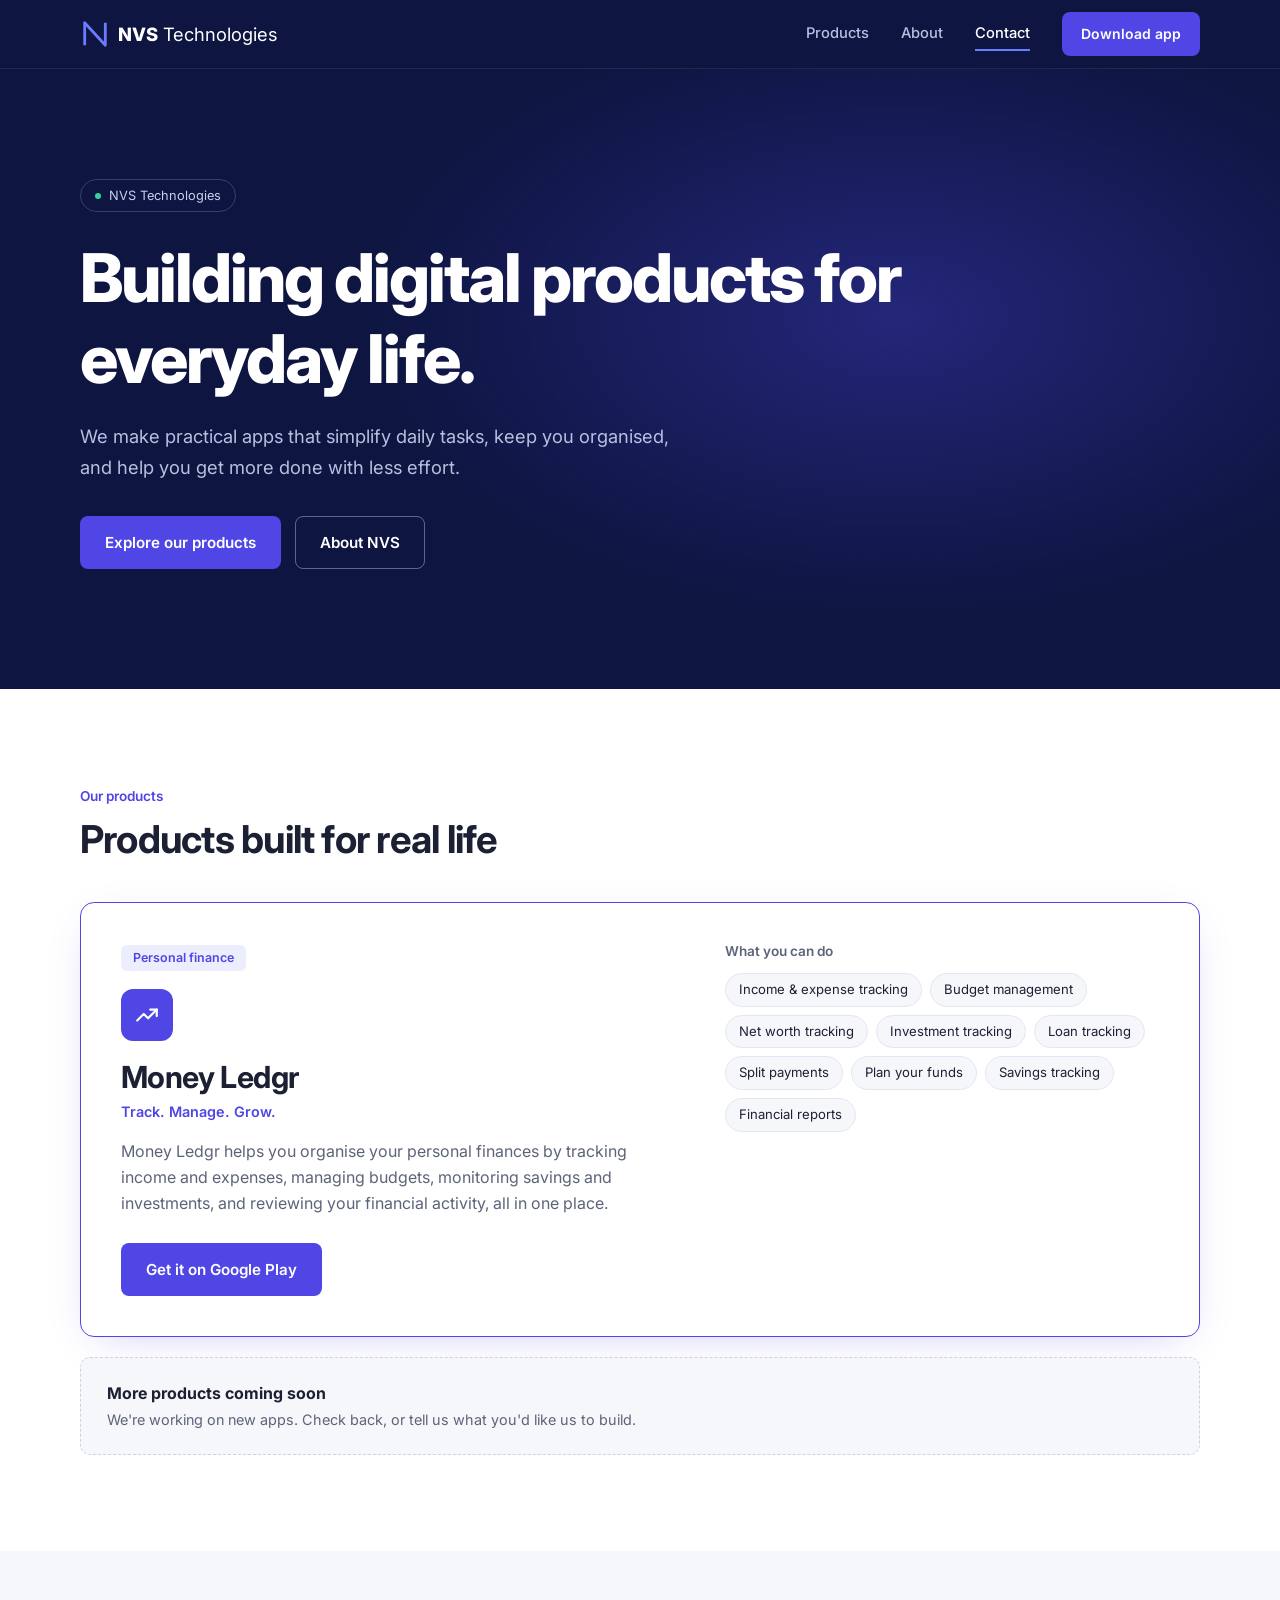
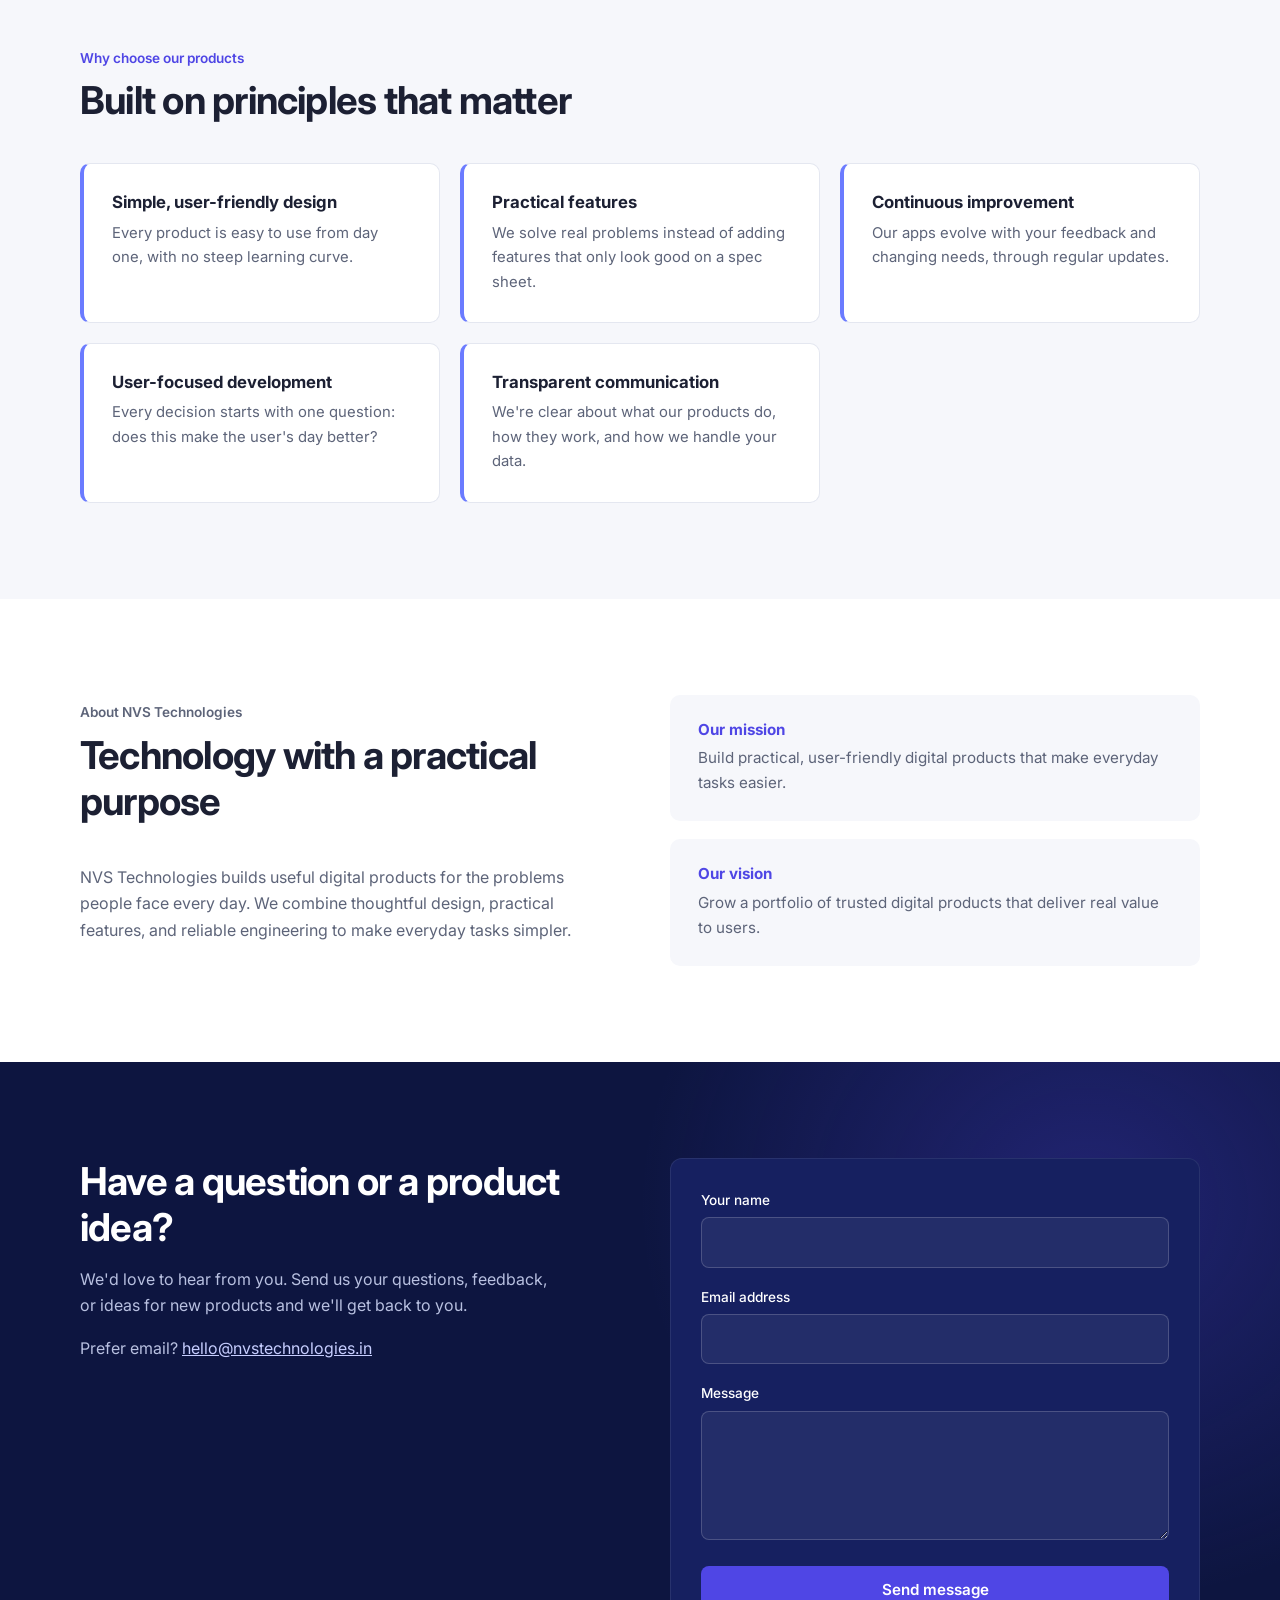
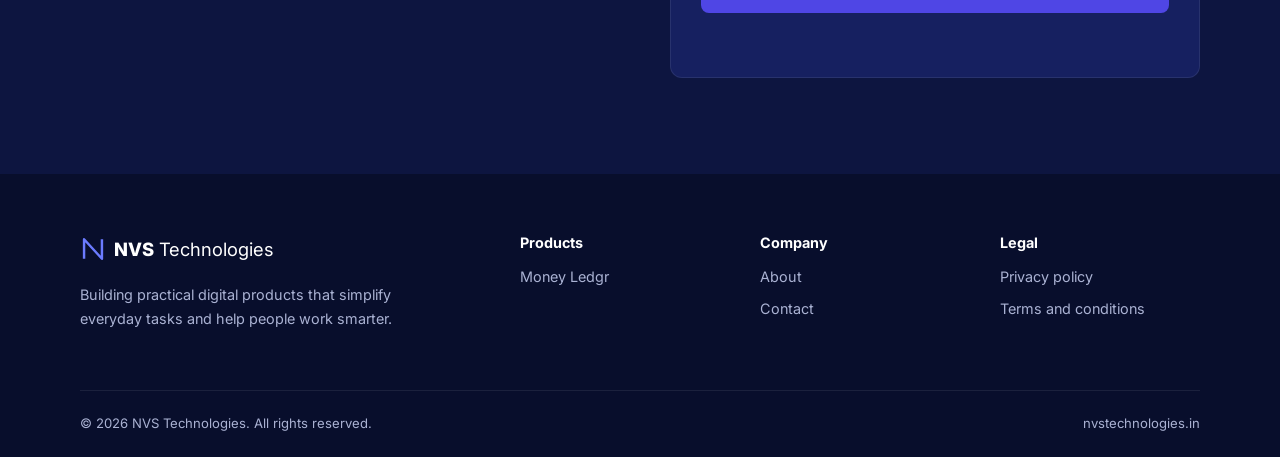
==== index.html @ 937a65d8 "Move site files to root" ====
<!DOCTYPE html>
<html lang="en">
<head>
  <meta charset="UTF-8">
  <meta name="viewport" content="width=device-width, initial-scale=1">
  <title>NVS Technologies | Building Digital Products for Everyday Life</title>
  <meta name="description" content="NVS Technologies creates practical digital products that simplify everyday tasks. Home of Money Ledgr, a personal finance app.">
  <link rel="icon" href="images/favicon.svg" type="image/svg+xml">
  <link rel="preconnect" href="https://fonts.googleapis.com">
  <link rel="preconnect" href="https://fonts.gstatic.com" crossorigin>
  <link href="https://fonts.googleapis.com/css2?family=Inter:wght@400;500;600;700;800&display=swap" rel="stylesheet">
  <link rel="stylesheet" href="css/style.css">
</head>
<body>

<a class="skip-link" href="#main">Skip to content</a>

<!-- ============ Header ============ -->
<header class="site-header" id="top">
  <div class="container header-inner">
    <a href="#top" class="logo" aria-label="NVS Technologies home">
      <svg width="30" height="30" viewBox="0 0 32 32" fill="none" aria-hidden="true">
        <path d="M5 28V4l22 24V4" stroke="#6b7bff" stroke-width="3" stroke-linejoin="round"/>
      </svg>
      <span><strong>NVS</strong> Technologies</span>
    </a>

    <button class="nav-toggle" aria-label="Open menu" aria-expanded="false" aria-controls="main-nav">
      <span></span><span></span><span></span>
    </button>

    <nav id="main-nav" class="main-nav" aria-label="Main">
      <a href="#products">Products</a>
      <a href="#about">About</a>
      <a href="#contact">Contact</a>
      <!-- <a href="#products" class="btn btn-primary btn-small">Download app</a> -->
       <a href="https://play.google.com/store/apps/details?id=com.money_ledgr.app&pcampaignid=web_share" class="btn btn-primary btn-small" target="_blank" rel="noopener">Download app</a>
    </nav>
  </div>
</header>

<main id="main">

<!-- ============ Hero ============ -->
<section class="hero">
  <div class="container">
    <p class="pill"><span class="dot"></span> NVS Technologies</p>
    <h1>Building digital products for everyday life.</h1>
    <p class="hero-text">We make practical apps that simplify daily tasks, keep you organised, and help you get more done with less effort.</p>
    <div class="hero-actions">
      <a href="#products" class="btn btn-primary">Explore our products</a>
      <a href="#about" class="btn btn-outline">About NVS</a>
    </div>
  </div>
</section>

<!-- ============ Products ============ -->
<section class="section" id="products">
  <div class="container">
    <p class="kicker">Our products</p>
    <h2>Products built for real life</h2>

    <article class="product-card">
      <div class="product-info">
        <span class="tag">Personal finance</span>
        <div class="product-icon" aria-hidden="true">
          <svg width="26" height="26" viewBox="0 0 24 24" fill="none" stroke="currentColor" stroke-width="2" stroke-linecap="round" stroke-linejoin="round"><polyline points="3 17 9 11 13 15 21 7"/><polyline points="15 7 21 7 21 13"/></svg>
        </div>
        <h3>Money Ledgr</h3>
        <p class="product-tagline">Track. Manage. Grow.</p>
        <p>Money Ledgr helps you organise your personal finances by tracking income and expenses, managing budgets, monitoring savings and investments, and reviewing your financial activity, all in one place.</p>
        <!-- <a href="#" class="btn btn-primary">Get it on Google Play</a> -->
         <a href="https://play.google.com/store/apps/details?id=com.money_ledgr.app&pcampaignid=web_share" class="btn btn-primary" target="_blank" rel="noopener">Get it on Google Play</a>
      </div>

      <div class="product-features">
        <h4>What you can do</h4>
        <ul>
          <li>Income &amp; expense tracking</li>
          <li>Budget management</li>
          <li>Net worth tracking</li>
          <li>Investment tracking</li>
          <li>Loan tracking</li>
          <li>Split payments</li>
          <li>Plan your funds</li>
          <li>Savings tracking</li>
          <li>Financial reports</li>
        </ul>
      </div>
    </article>

    <div class="coming-soon">
      <strong>More products coming soon</strong>
      <span>We're working on new apps. Check back, or tell us what you'd like us to build.</span>
    </div>
  </div>
</section>

<!-- ============ Principles ============ -->
<section class="section section-soft" id="principles">
  <div class="container">
    <p class="kicker">Why choose our products</p>
    <h2>Built on principles that matter</h2>

    <div class="principles">
      <div class="principle">
        <h3>Simple, user-friendly design</h3>
        <p>Every product is easy to use from day one, with no steep learning curve.</p>
      </div>
      <div class="principle">
        <h3>Practical features</h3>
        <p>We solve real problems instead of adding features that only look good on a spec sheet.</p>
      </div>
      <div class="principle">
        <h3>Continuous improvement</h3>
        <p>Our apps evolve with your feedback and changing needs, through regular updates.</p>
      </div>
      <div class="principle">
        <h3>User-focused development</h3>
        <p>Every decision starts with one question: does this make the user's day better?</p>
      </div>
      <div class="principle">
        <h3>Transparent communication</h3>
        <p>We're clear about what our products do, how they work, and how we handle your data.</p>
      </div>
    </div>
  </div>
</section>

<!-- ============ About ============ -->
<section class="section" id="about">
  <div class="container about-grid">
    <div>
      <p class="kicker">About NVS Technologies</p>
      <h2>Technology with a practical purpose</h2>
      <p>NVS Technologies builds useful digital products for the problems people face every day. We combine thoughtful design, practical features, and reliable engineering to make everyday tasks simpler.</p>
    </div>

    <div class="mv">
      <div class="mv-card">
        <h3>Our mission</h3>
        <p>Build practical, user-friendly digital products that make everyday tasks easier.</p>
      </div>
      <div class="mv-card">
        <h3>Our vision</h3>
        <p>Grow a portfolio of trusted digital products that deliver real value to users.</p>
      </div>
    </div>
  </div>
</section>

<!-- ============ Contact ============ -->
<section class="section contact" id="contact">
  <div class="container contact-grid">
    <div>
      <h2>Have a question or a product idea?</h2>
      <p>We'd love to hear from you. Send us your questions, feedback, or ideas for new products and we'll get back to you.</p>
      <p class="contact-mail">Prefer email? <a href="mailto:hello@nvstechnologies.in">hello@nvstechnologies.in</a></p>
    </div>

    <form class="contact-form" id="contact-form" novalidate>
      <label for="name">Your name</label>
      <input type="text" id="name" name="name" autocomplete="name" required>

      <label for="email">Email address</label>
      <input type="email" id="email" name="email" autocomplete="email" required>

      <label for="message">Message</label>
      <textarea id="message" name="message" rows="4" required></textarea>

      <button type="submit" class="btn btn-primary">Send message</button>
      <p class="form-status" id="form-status" role="status" aria-live="polite"></p>
    </form>
  </div>
</section>

</main>

<!-- ============ Footer ============ -->
<footer class="site-footer">
  <div class="container footer-grid">
    <div>
      <a href="#top" class="logo">
        <svg width="26" height="26" viewBox="0 0 32 32" fill="none" aria-hidden="true"><path d="M5 28V4l22 24V4" stroke="#6b7bff" stroke-width="3" stroke-linejoin="round"/></svg>
        <span><strong>NVS</strong> Technologies</span>
      </a>
      <p class="footer-blurb">Building practical digital products that simplify everyday tasks and help people work smarter.</p>
    </div>
    <div>
      <h4>Products</h4>
      <a href="#products">Money Ledgr</a>
    </div>
    <div>
      <h4>Company</h4>
      <a href="#about">About</a>
      <a href="#contact">Contact</a>
    </div>
    <div>
      <h4>Legal</h4>
      <a href="#">Privacy policy</a>
      <a href="#">Terms and conditions</a>
    </div>
  </div>
  <div class="container footer-bottom">
    <span>&copy; <span id="year">2026</span> NVS Technologies. All rights reserved.</span>
    <span>nvstechnologies.in</span>
  </div>
</footer>

<button class="to-top" id="to-top" aria-label="Back to top" hidden>&uarr;</button>

<script src="js/main.js"></script>
</body>
</html>
---- css/style.css ----
/* ==========================================================
   NVS Technologies - main stylesheet
   Sections: variables, base, layout, header, hero, products,
   principles, about, contact, footer, responsive
   ========================================================== */

:root {
  --navy: #0d1540;
  --navy-light: #162060;
  --indigo: #4f46e5;
  --indigo-dark: #4338ca;
  --accent: #6b7bff;
  --text: #1c2033;
  --muted: #5d6479;
  --line: #e4e7f0;
  --soft: #f6f7fb;
  --white: #fff;
  --radius: 10px;
}

/* ---------- Base ---------- */
*, *::before, *::after { box-sizing: border-box; }

html { scroll-behavior: smooth; scroll-padding-top: 72px; }

body {
  margin: 0;
  font-family: "Inter", system-ui, -apple-system, "Segoe UI", sans-serif;
  color: var(--text);
  line-height: 1.65;
  background: var(--white);
}

h1, h2, h3, h4 { line-height: 1.2; margin: 0; }
p { margin: 0 0 1rem; }
a { color: var(--indigo); }
ul { margin: 0; padding: 0; list-style: none; }

:focus-visible { outline: 3px solid var(--accent); outline-offset: 3px; }

.container { width: min(1120px, 100% - 40px); margin-inline: auto; }

.skip-link {
  position: absolute; left: 12px; top: -60px;
  background: var(--white); color: var(--navy);
  padding: 8px 14px; border-radius: 6px; z-index: 200;
}
.skip-link:focus { top: 12px; }

/* ---------- Buttons ---------- */
.btn {
  display: inline-block;
  padding: 13px 24px;
  border-radius: 8px;
  font-weight: 600;
  font-size: 0.95rem;
  text-decoration: none;
  border: 1.5px solid transparent;
  cursor: pointer;
  font-family: inherit;
  transition: background 0.2s, transform 0.15s, border-color 0.2s;
}
.btn:active { transform: translateY(1px); }
.btn-primary { background: var(--indigo); color: var(--white); }
.btn-primary:hover { background: var(--indigo-dark); }
.btn-outline { border-color: rgba(255,255,255,0.35); color: var(--white); }
.btn-outline:hover { border-color: var(--white); }
.btn-small { padding: 9px 18px; font-size: 0.875rem; }

/* ---------- Header ---------- */
.site-header {
  position: sticky; top: 0; z-index: 100;
  background: var(--navy);
  border-bottom: 1px solid rgba(255,255,255,0.08);
  transition: box-shadow 0.25s;
}
.site-header.scrolled { box-shadow: 0 4px 18px rgba(0,0,0,0.25); }

.header-inner {
  display: flex; align-items: center; justify-content: space-between;
  height: 68px;
}

.logo {
  display: inline-flex; align-items: center; gap: 8px;
  color: var(--white); text-decoration: none; font-size: 1.15rem;
}
.logo strong { font-weight: 800; }

.main-nav { display: flex; align-items: center; gap: 32px; }
.main-nav a:not(.btn) {
  color: #b8c0e0; text-decoration: none; font-size: 0.92rem; font-weight: 500;
  padding: 4px 0; border-bottom: 2px solid transparent;
}
.main-nav a:not(.btn):hover,
.main-nav a.active { color: var(--white); border-bottom-color: var(--accent); }

.nav-toggle {
  display: none;
  background: none; border: 0; padding: 8px; cursor: pointer;
}
.nav-toggle span {
  display: block; width: 24px; height: 2px; margin: 5px 0;
  background: var(--white); transition: transform 0.25s, opacity 0.25s;
}
.nav-toggle[aria-expanded="true"] span:nth-child(1) { transform: translateY(7px) rotate(45deg); }
.nav-toggle[aria-expanded="true"] span:nth-child(2) { opacity: 0; }
.nav-toggle[aria-expanded="true"] span:nth-child(3) { transform: translateY(-7px) rotate(-45deg); }

/* ---------- Hero ---------- */
.hero {
  background:
    radial-gradient(ellipse 60% 70% at 70% 40%, rgba(79,70,229,0.35), transparent 70%),
    var(--navy);
  color: var(--white);
  padding: 110px 0 120px;
}

.pill {
  display: inline-flex; align-items: center; gap: 8px;
  padding: 5px 14px; margin-bottom: 26px;
  border: 1px solid rgba(255,255,255,0.18);
  border-radius: 999px;
  font-size: 0.8rem; color: #c9d0ee;
}
.dot { width: 6px; height: 6px; border-radius: 50%; background: #34d399; }

.hero h1 {
  font-size: clamp(2.4rem, 6vw, 4.2rem);
  font-weight: 800;
  letter-spacing: -0.03em;
  max-width: 13em;
  margin-bottom: 22px;
}
.hero-text { max-width: 34em; font-size: 1.15rem; color: #b8c0e0; margin-bottom: 34px; }
.hero-actions { display: flex; flex-wrap: wrap; gap: 14px; }

/* ---------- Sections ---------- */
.section { padding: 96px 0; }
.section-soft { background: var(--soft); }

.kicker {
  color: var(--indigo); font-weight: 600; font-size: 0.85rem; margin-bottom: 8px;
}
.section h2 {
  font-size: clamp(1.7rem, 3.5vw, 2.4rem);
  letter-spacing: -0.02em; margin-bottom: 40px;
}

/* ---------- Product card ---------- */
.product-card {
  display: grid; grid-template-columns: 1.3fr 1fr; gap: 40px;
  padding: 40px;
  border: 1.5px solid var(--indigo);
  border-radius: 14px;
  background: var(--white);
  box-shadow: 0 10px 40px -18px rgba(79,70,229,0.35);
}
.product-info p { color: var(--muted); max-width: 32em; }

.tag {
  display: inline-block; padding: 3px 12px; margin-bottom: 18px;
  background: #eceefe; color: var(--indigo);
  border-radius: 6px; font-size: 0.78rem; font-weight: 600;
}
.product-icon {
  width: 52px; height: 52px; margin-bottom: 18px;
  display: grid; place-items: center;
  background: var(--indigo); color: var(--white); border-radius: 12px;
}
.product-info h3 { font-size: 1.9rem; letter-spacing: -0.02em; }
.product-tagline { color: var(--indigo) !important; font-weight: 600; font-size: 0.9rem; margin: 4px 0 14px; }
.product-info .btn { margin-top: 10px; }

.product-features h4 { font-size: 0.85rem; color: var(--muted); margin-bottom: 14px; font-weight: 600; }
.product-features ul { display: flex; flex-wrap: wrap; gap: 8px; }
.product-features li {
  padding: 5px 13px; font-size: 0.82rem;
  border: 1px solid var(--line); border-radius: 999px; background: var(--soft);
}

.coming-soon {
  display: flex; flex-direction: column; gap: 2px;
  margin-top: 20px; padding: 22px 26px;
  border: 1.5px dashed #cdd2e3; border-radius: var(--radius);
  background: var(--soft);
}
.coming-soon span { color: var(--muted); font-size: 0.9rem; }

/* ---------- Principles ---------- */
.principles {
  display: grid; grid-template-columns: repeat(auto-fit, minmax(300px, 1fr)); gap: 20px;
}
.principle {
  background: var(--white);
  padding: 28px;
  border-radius: var(--radius);
  border: 1px solid var(--line);
  border-left: 4px solid var(--accent);
}
.principle h3 { font-size: 1.05rem; margin-bottom: 8px; }
.principle p { font-size: 0.93rem; color: var(--muted); margin: 0; }

/* ---------- About ---------- */
.about-grid { display: grid; grid-template-columns: 1fr 1fr; gap: 60px; align-items: center; }
.about-grid p { color: var(--muted); max-width: 32em; }
.mv { display: grid; gap: 18px; }
.mv-card { padding: 26px 28px; background: var(--soft); border-radius: var(--radius); }
.mv-card h3 { font-size: 0.95rem; color: var(--indigo); margin-bottom: 6px; }
.mv-card p { margin: 0; font-size: 0.95rem; }

/* ---------- Contact ---------- */
.contact {
  background:
    radial-gradient(ellipse 50% 80% at 85% 20%, rgba(79,70,229,0.3), transparent 70%),
    var(--navy);
  color: var(--white);
}
.contact-grid { display: grid; grid-template-columns: 1fr 1fr; gap: 60px; align-items: start; }
.contact h2 { margin-bottom: 16px; }
.contact p { color: #b8c0e0; max-width: 30em; }
.contact a { color: #c7ceff; }

.contact-form {
  background: var(--navy-light);
  padding: 30px; border-radius: 12px;
  border: 1px solid rgba(255,255,255,0.08);
}
.contact-form label { display: block; font-size: 0.85rem; font-weight: 500; margin: 0 0 6px; }
.contact-form input,
.contact-form textarea {
  width: 100%; margin-bottom: 18px; padding: 11px 14px;
  font: inherit; color: var(--white);
  background: rgba(255,255,255,0.06);
  border: 1px solid rgba(255,255,255,0.18);
  border-radius: 8px;
}
.contact-form input:focus,
.contact-form textarea:focus { outline: none; border-color: var(--accent); box-shadow: 0 0 0 3px rgba(107,123,255,0.3); }
.contact-form .invalid { border-color: #f87171; }
.contact-form .btn { width: 100%; }
.form-status { margin: 14px 0 0; min-height: 1.4em; font-size: 0.9rem; text-align: center; }
.form-status.error { color: #fca5a5 !important; }
.form-status.ok { color: #86efac !important; }

/* ---------- Footer ---------- */
.site-footer { background: #080e2c; color: #aab2d3; padding-top: 60px; font-size: 0.9rem; }
.footer-grid { display: grid; grid-template-columns: 2fr 1fr 1fr 1fr; gap: 40px; padding-bottom: 44px; }
.footer-blurb { margin-top: 14px; max-width: 24em; }
.footer-grid h4 { color: var(--white); font-size: 0.9rem; margin-bottom: 14px; }
.footer-grid a:not(.logo) { display: block; color: #aab2d3; text-decoration: none; margin-bottom: 8px; }
.footer-grid a:not(.logo):hover { color: var(--white); }
.footer-bottom {
  display: flex; justify-content: space-between; flex-wrap: wrap; gap: 8px;
  padding: 22px 0; border-top: 1px solid rgba(255,255,255,0.08); font-size: 0.82rem;
}

/* ---------- Back to top ---------- */
.to-top {
  position: fixed; right: 20px; bottom: 20px;
  width: 44px; height: 44px; border-radius: 50%;
  border: 0; background: var(--indigo); color: var(--white);
  font-size: 1.2rem; cursor: pointer;
  box-shadow: 0 6px 18px rgba(0,0,0,0.25);
}
.to-top[hidden] { display: none; }

/* ---------- Responsive ---------- */
@media (max-width: 860px) {
  .nav-toggle { display: block; }

  .main-nav {
    position: absolute; top: 68px; left: 0; right: 0;
    flex-direction: column; align-items: stretch; gap: 0;
    background: var(--navy); padding: 8px 20px 20px;
    border-bottom: 1px solid rgba(255,255,255,0.08);
    display: none;
  }
  .main-nav.open { display: flex; }
  .main-nav a:not(.btn) { padding: 14px 0; border-bottom: 1px solid rgba(255,255,255,0.08); }
  .main-nav .btn { margin-top: 16px; text-align: center; }

  .hero { padding: 80px 0 90px; }
  .section { padding: 70px 0; }
  .product-card, .about-grid, .contact-grid { grid-template-columns: 1fr; gap: 32px; }
  .product-card { padding: 26px; }
  .footer-grid { grid-template-columns: 1fr 1fr; }
}

@media (max-width: 480px) {
  .footer-grid { grid-template-columns: 1fr; }
  .hero-actions .btn { width: 100%; text-align: center; }
}

@media (prefers-reduced-motion: reduce) {
  html { scroll-behavior: auto; }
  * { transition: none !important; }
}
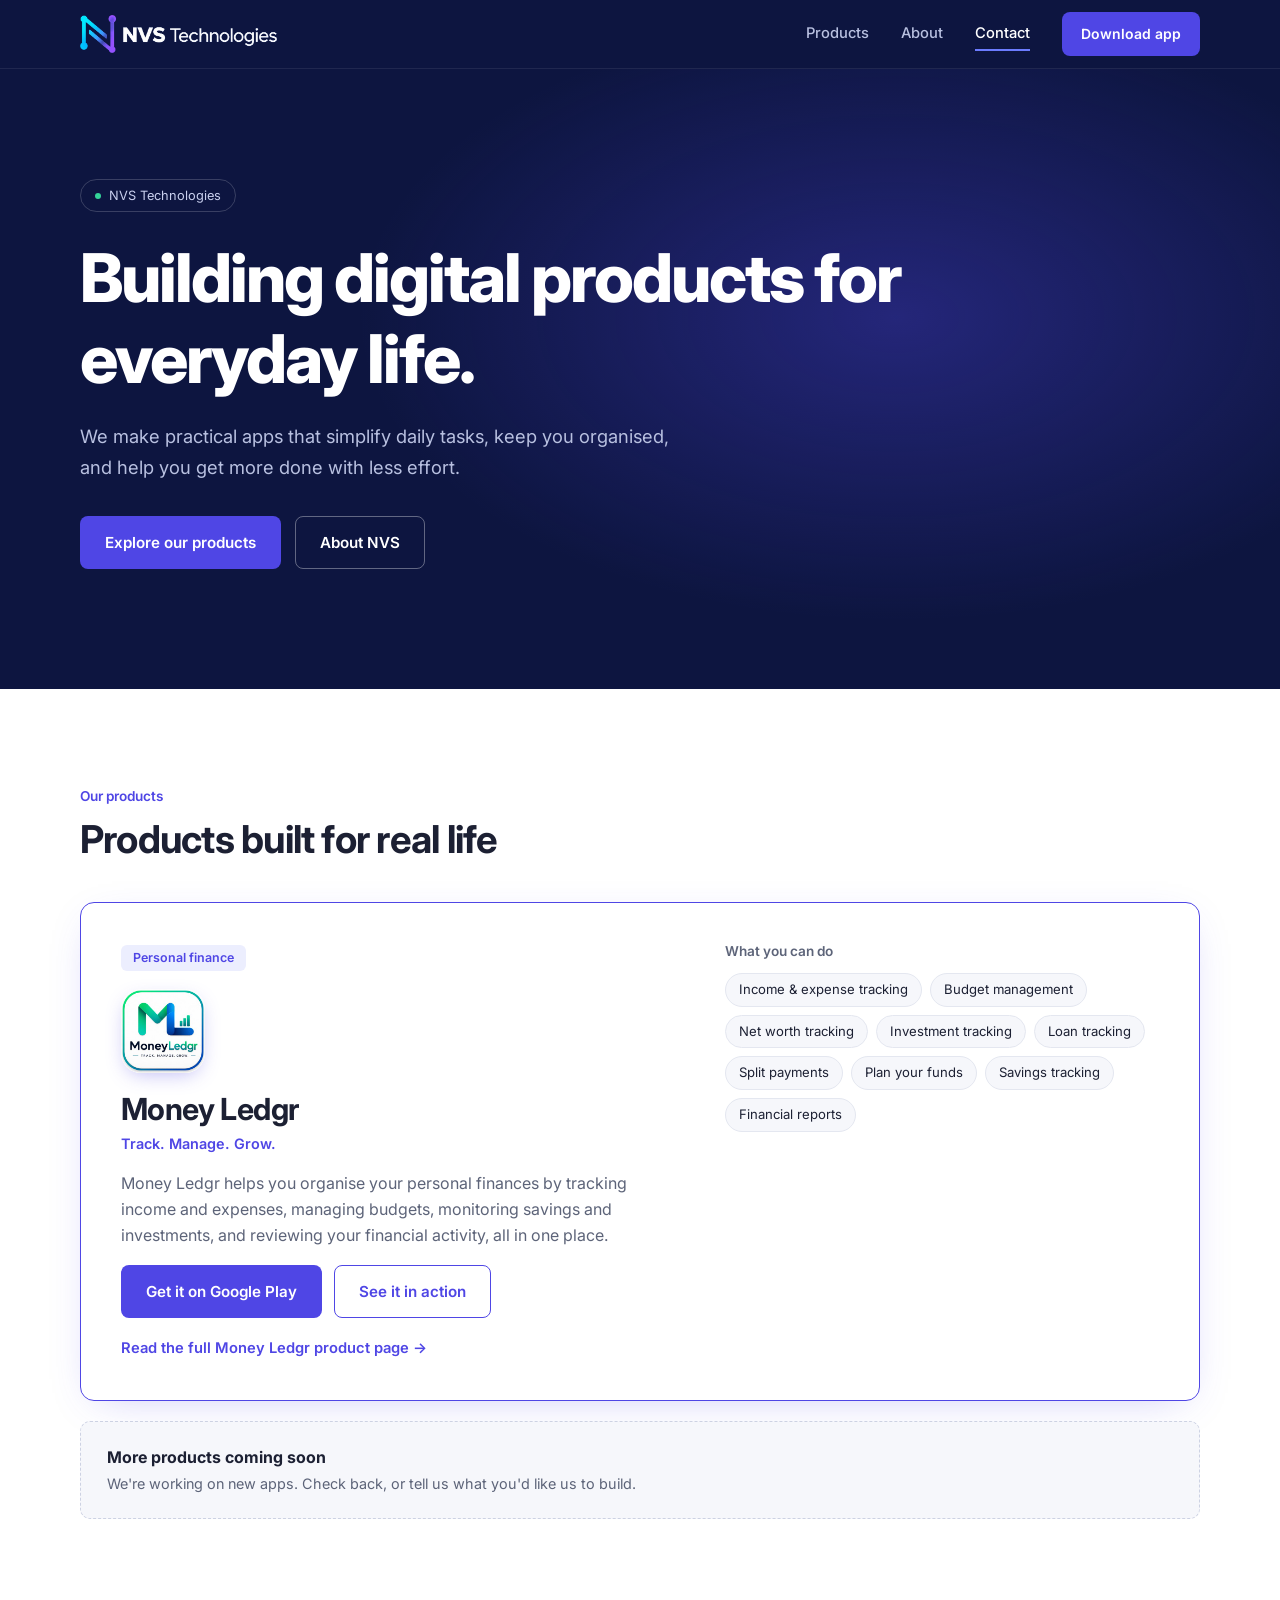
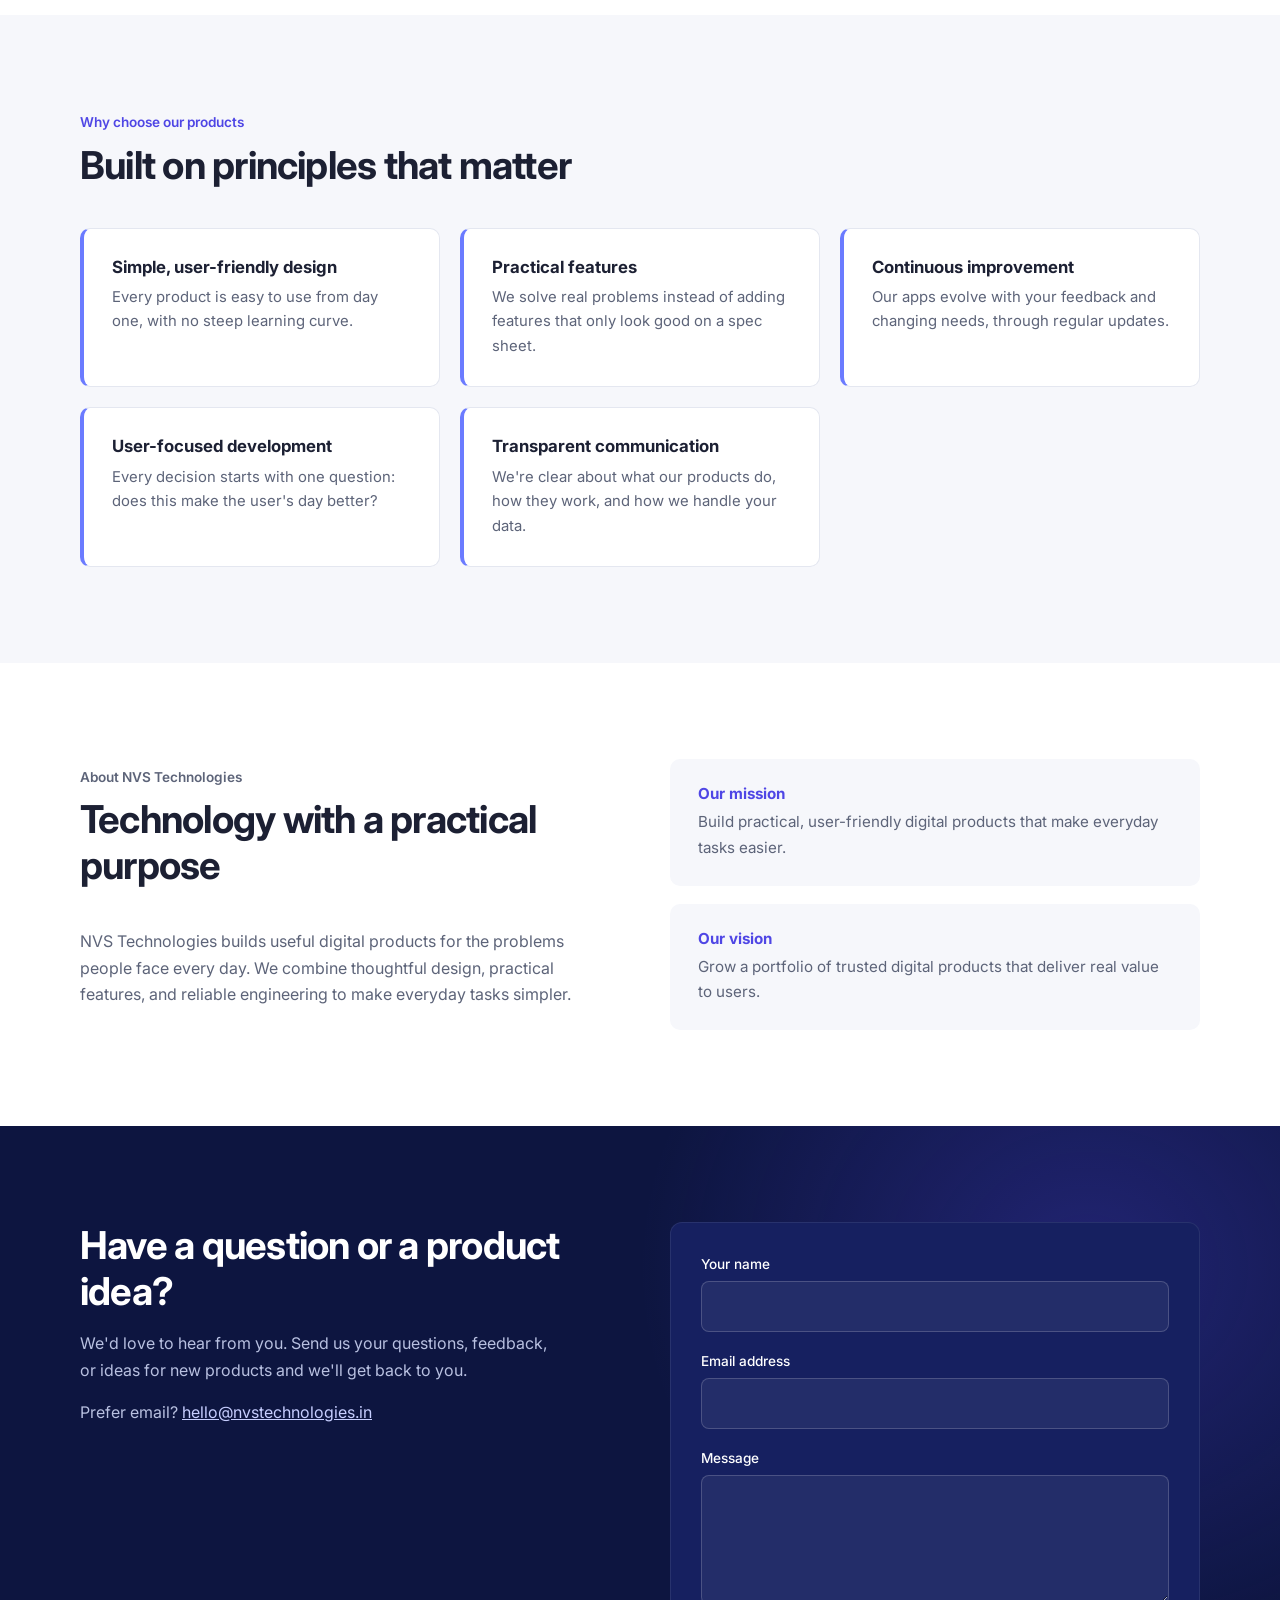
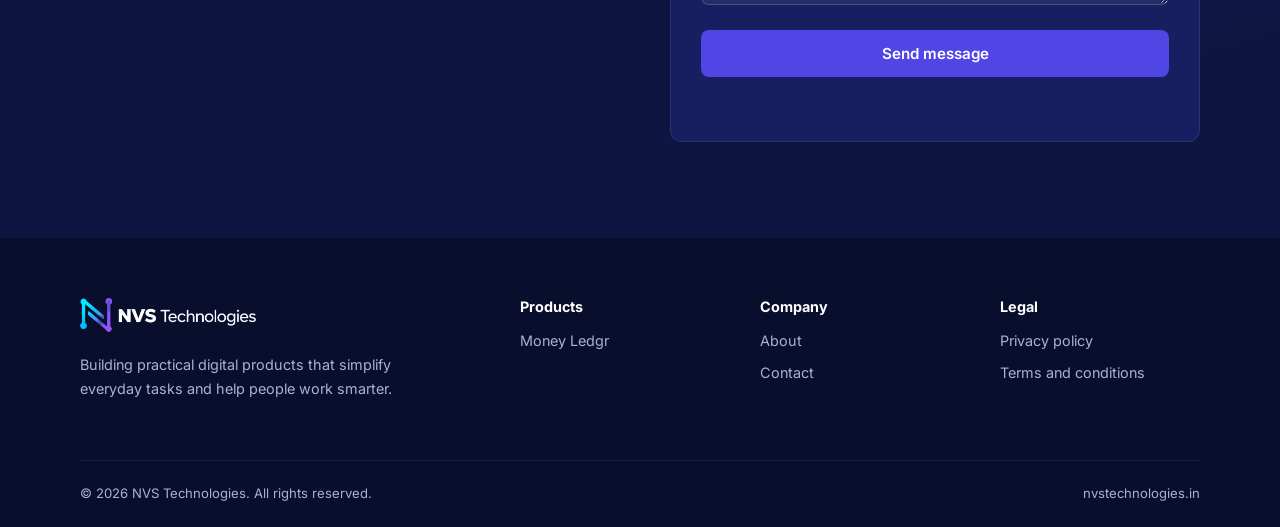
==== commit 8a29d815: "Add Money Ledgr product page" ====
--- a/index.html
+++ b/index.html
@@ -5,7 +5,7 @@
   <meta name="viewport" content="width=device-width, initial-scale=1">
   <title>NVS Technologies | Building Digital Products for Everyday Life</title>
   <meta name="description" content="NVS Technologies creates practical digital products that simplify everyday tasks. Home of Money Ledgr, a personal finance app.">
-  <link rel="icon" href="images/favicon.svg" type="image/svg+xml">
+  <link rel="icon" href="images/favicon.png" type="image/png">
   <link rel="preconnect" href="https://fonts.googleapis.com">
   <link rel="preconnect" href="https://fonts.gstatic.com" crossorigin>
   <link href="https://fonts.googleapis.com/css2?family=Inter:wght@400;500;600;700;800&display=swap" rel="stylesheet">
@@ -18,12 +18,7 @@
 <!-- ============ Header ============ -->
 <header class="site-header" id="top">
   <div class="container header-inner">
-    <a href="#top" class="logo" aria-label="NVS Technologies home">
-      <svg width="30" height="30" viewBox="0 0 32 32" fill="none" aria-hidden="true">
-        <path d="M5 28V4l22 24V4" stroke="#6b7bff" stroke-width="3" stroke-linejoin="round"/>
-      </svg>
-      <span><strong>NVS</strong> Technologies</span>
-    </a>
+    <a href="#top" class="logo" aria-label="NVS Technologies home"><img src="images/nvs-logo.png" alt="NVS Technologies" width="700" height="135"></a>
 
     <button class="nav-toggle" aria-label="Open menu" aria-expanded="false" aria-controls="main-nav">
       <span></span><span></span><span></span>
@@ -33,8 +28,7 @@
       <a href="#products">Products</a>
       <a href="#about">About</a>
       <a href="#contact">Contact</a>
-      <!-- <a href="#products" class="btn btn-primary btn-small">Download app</a> -->
-       <a href="https://play.google.com/store/apps/details?id=com.money_ledgr.app&pcampaignid=web_share" class="btn btn-primary btn-small" target="_blank" rel="noopener">Download app</a>
+      <a href="https://play.google.com/store/apps/details?id=com.money_ledgr.app&pcampaignid=web_share" class="btn btn-primary btn-small" target="_blank" rel="noopener">Download app</a>
     </nav>
   </div>
 </header>
@@ -63,14 +57,15 @@
     <article class="product-card">
       <div class="product-info">
         <span class="tag">Personal finance</span>
-        <div class="product-icon" aria-hidden="true">
-          <svg width="26" height="26" viewBox="0 0 24 24" fill="none" stroke="currentColor" stroke-width="2" stroke-linecap="round" stroke-linejoin="round"><polyline points="3 17 9 11 13 15 21 7"/><polyline points="15 7 21 7 21 13"/></svg>
-        </div>
+        <img class="product-logo" src="images/money-ledgr-icon.jpg" alt="Money Ledgr app icon" width="320" height="320">
         <h3>Money Ledgr</h3>
         <p class="product-tagline">Track. Manage. Grow.</p>
         <p>Money Ledgr helps you organise your personal finances by tracking income and expenses, managing budgets, monitoring savings and investments, and reviewing your financial activity, all in one place.</p>
-        <!-- <a href="#" class="btn btn-primary">Get it on Google Play</a> -->
-         <a href="https://play.google.com/store/apps/details?id=com.money_ledgr.app&pcampaignid=web_share" class="btn btn-primary" target="_blank" rel="noopener">Get it on Google Play</a>
+        <div class="product-actions">
+          <a href="https://play.google.com/store/apps/details?id=com.money_ledgr.app&pcampaignid=web_share" class="btn btn-primary" target="_blank" rel="noopener">Get it on Google Play</a>
+          <button type="button" class="btn btn-secondary" data-open-showcase>See it in action</button>
+        </div>
+        <p class="more-link"><a href="money-ledgr.html">Read the full Money Ledgr product page &rarr;</a></p>
       </div>
 
       <div class="product-features">
@@ -180,15 +175,12 @@
 <footer class="site-footer">
   <div class="container footer-grid">
     <div>
-      <a href="#top" class="logo">
-        <svg width="26" height="26" viewBox="0 0 32 32" fill="none" aria-hidden="true"><path d="M5 28V4l22 24V4" stroke="#6b7bff" stroke-width="3" stroke-linejoin="round"/></svg>
-        <span><strong>NVS</strong> Technologies</span>
-      </a>
+      <a href="#top" class="logo"><img src="images/nvs-logo.png" alt="NVS Technologies" width="700" height="135"></a>
       <p class="footer-blurb">Building practical digital products that simplify everyday tasks and help people work smarter.</p>
     </div>
     <div>
       <h4>Products</h4>
-      <a href="#products">Money Ledgr</a>
+      <a href="money-ledgr.html">Money Ledgr</a>
     </div>
     <div>
       <h4>Company</h4>
@@ -207,6 +199,54 @@
   </div>
 </footer>
 
+<!-- Money Ledgr screenshot viewer -->
+<dialog class="showcase" id="showcase" aria-labelledby="sc-title">
+  <div class="sc-inner">
+    <button type="button" class="sc-close" aria-label="Close screenshots">&times;</button>
+
+    <div class="sc-stage">
+      <img id="sc-image" src="images/screens/investments.jpg" alt="" width="720" height="1280">
+    </div>
+
+    <div class="sc-side">
+      <p class="kicker">Inside Money Ledgr</p>
+      <h3 id="sc-title">Grow your investments</h3>
+      <p id="sc-text">Track your portfolio value, returns and allocation, all in one place.</p>
+
+      <div class="sc-tabs" role="tablist" aria-label="App screens">
+        <button type="button" role="tab" class="active" aria-selected="true"
+          data-src="images/screens/investments.jpg" data-title="Grow your investments"
+          data-text="Track your portfolio value, profit and loss, annual return and how your money is spread across holdings."
+          data-alt="Investment Portfolio screen showing portfolio value, invested amount, profit and loss and an allocation chart">Investments</button>
+        <button type="button" role="tab" aria-selected="false"
+          data-src="images/screens/budgets.jpg" data-title="Budgets made simple"
+          data-text="Set monthly limits for each category and see your remaining balance and how much you can spend per day."
+          data-alt="Budgets screen showing remaining balance and monthly limits for food, transport and rent">Budgets</button>
+        <button type="button" role="tab" aria-selected="false"
+          data-src="images/screens/plan-funds.jpg" data-title="Plan your funds"
+          data-text="Decide where your money goes. Allocate funds to EMIs, groceries, savings and an emergency fund, and watch your progress."
+          data-alt="Plan Your Funds screen showing available funds and allocations">Plan funds</button>
+        <button type="button" role="tab" aria-selected="false"
+          data-src="images/screens/loans.jpg" data-title="Manage loans with ease"
+          data-text="Keep track of what you owe and what others owe you, with EMIs, due dates, interest and outstanding amounts."
+          data-alt="Loans screen showing total owed, monthly interest and loan details with Pay and Schedule buttons">Loans</button>
+        <button type="button" role="tab" aria-selected="false"
+          data-src="images/screens/split-payments.jpg" data-title="Split payments"
+          data-text="Create groups for trips and shared costs, see who owes whom, and mark payments as settled."
+          data-alt="Split Payments screen showing what you owe, what you get and a trip group">Split payments</button>
+      </div>
+
+      <div class="sc-nav">
+        <button type="button" class="sc-arrow" id="sc-prev" aria-label="Previous screen">&larr;</button>
+        <span id="sc-count" aria-live="polite">1 / 5</span>
+        <button type="button" class="sc-arrow" id="sc-next" aria-label="Next screen">&rarr;</button>
+      </div>
+
+      <a href="https://play.google.com/store/apps/details?id=com.money_ledgr.app&pcampaignid=web_share" class="btn btn-primary" target="_blank" rel="noopener">Get it on Google Play</a>
+    </div>
+  </div>
+</dialog>
+
 <button class="to-top" id="to-top" aria-label="Back to top" hidden>&uarr;</button>
 
 <script src="js/main.js"></script>
--- a/css/style.css
+++ b/css/style.css
@@ -170,7 +170,7 @@
 }
 .product-info h3 { font-size: 1.9rem; letter-spacing: -0.02em; }
 .product-tagline { color: var(--indigo) !important; font-weight: 600; font-size: 0.9rem; margin: 4px 0 14px; }
-.product-info .btn { margin-top: 10px; }
+
 
 .product-features h4 { font-size: 0.85rem; color: var(--muted); margin-bottom: 14px; font-weight: 600; }
 .product-features ul { display: flex; flex-wrap: wrap; gap: 8px; }
@@ -296,3 +296,77 @@
   html { scroll-behavior: auto; }
   * { transition: none !important; }
 }
+
+/* ---------- Logo images ---------- */
+.logo img { display: block; height: 38px; width: auto; }
+.site-footer .logo img { height: 34px; }
+
+/* Money Ledgr app icon in the product card */
+.product-logo {
+  display: block;
+  width: 84px; height: 84px;
+  margin-bottom: 18px;
+  border-radius: 20px;
+  box-shadow: 0 6px 20px -6px rgba(79,70,229,0.4);
+}
+
+/* ---------- Product buttons ---------- */
+.product-actions { display: flex; flex-wrap: wrap; gap: 12px; margin-top: 12px; }
+.btn-secondary { background: transparent; color: var(--indigo); border-color: var(--indigo); }
+.btn-secondary:hover { background: #eceefe; }
+
+/* ---------- Screenshot viewer ---------- */
+.showcase {
+  width: min(960px, 94vw);
+  max-height: 92vh;
+  padding: 0;
+  border: 0;
+  border-radius: 18px;
+  background: var(--white);
+  color: var(--text);
+  box-shadow: 0 30px 80px rgba(5, 10, 40, 0.5);
+}
+.showcase::backdrop { background: rgba(8, 13, 40, 0.75); backdrop-filter: blur(4px); }
+.sc-inner { display: grid; grid-template-columns: 0.8fr 1fr; position: relative; max-height: 92vh; }
+.sc-close {
+  position: absolute; top: 12px; right: 14px; z-index: 2;
+  width: 38px; height: 38px; border: 0; border-radius: 50%;
+  background: var(--soft); color: var(--text); font-size: 1.5rem; line-height: 1; cursor: pointer;
+}
+.sc-close:hover { background: var(--line); }
+
+.sc-stage { background: linear-gradient(160deg, #e9edff, #eaf7f4); display: grid; place-items: center; padding: 22px; }
+.sc-stage img { display: block; width: auto; max-width: 100%; max-height: calc(92vh - 44px); border-radius: 14px; box-shadow: 0 18px 40px -16px rgba(20, 30, 90, 0.45); transition: opacity 0.2s; }
+.sc-stage img.fading { opacity: 0; }
+
+.sc-side { padding: 40px 36px 32px; overflow-y: auto; display: flex; flex-direction: column; }
+.sc-side h3 { font-size: 1.6rem; margin-bottom: 10px; letter-spacing: -0.01em; }
+.sc-side p#sc-text { color: var(--muted); min-height: 5.2em; }
+
+.sc-tabs { display: flex; flex-wrap: wrap; gap: 8px; margin: 6px 0 22px; }
+.sc-tabs button {
+  padding: 7px 14px; font: 500 0.85rem inherit; font-family: inherit; cursor: pointer;
+  background: var(--soft); border: 1px solid var(--line); border-radius: 999px; color: var(--text);
+}
+.sc-tabs button:hover { border-color: var(--indigo); }
+.sc-tabs button.active { background: var(--indigo); border-color: var(--indigo); color: var(--white); }
+
+.sc-nav { display: flex; align-items: center; gap: 14px; margin-bottom: 24px; font-size: 0.9rem; color: var(--muted); }
+.sc-arrow { width: 40px; height: 40px; border-radius: 50%; border: 1px solid var(--line); background: var(--white); font-size: 1.1rem; cursor: pointer; }
+.sc-arrow:hover { border-color: var(--indigo); color: var(--indigo); }
+.sc-side .btn { align-self: flex-start; margin-top: auto; }
+
+html.modal-open { overflow: hidden; }
+
+@media (max-width: 760px) {
+  .sc-inner { grid-template-columns: 1fr; overflow-y: auto; }
+  .sc-stage { padding: 18px 18px 8px; }
+  .sc-stage img { max-height: 46vh; }
+  .sc-side { padding: 22px 22px 26px; overflow: visible; }
+  .sc-side p#sc-text { min-height: 0; }
+  .sc-side .btn { width: 100%; text-align: center; margin-top: 4px; }
+}
+
+.more-link { margin: 18px 0 0 !important; font-size: 0.92rem; font-weight: 600; }
+.more-link a { text-decoration: none; }
+.more-link a:hover { text-decoration: underline; }
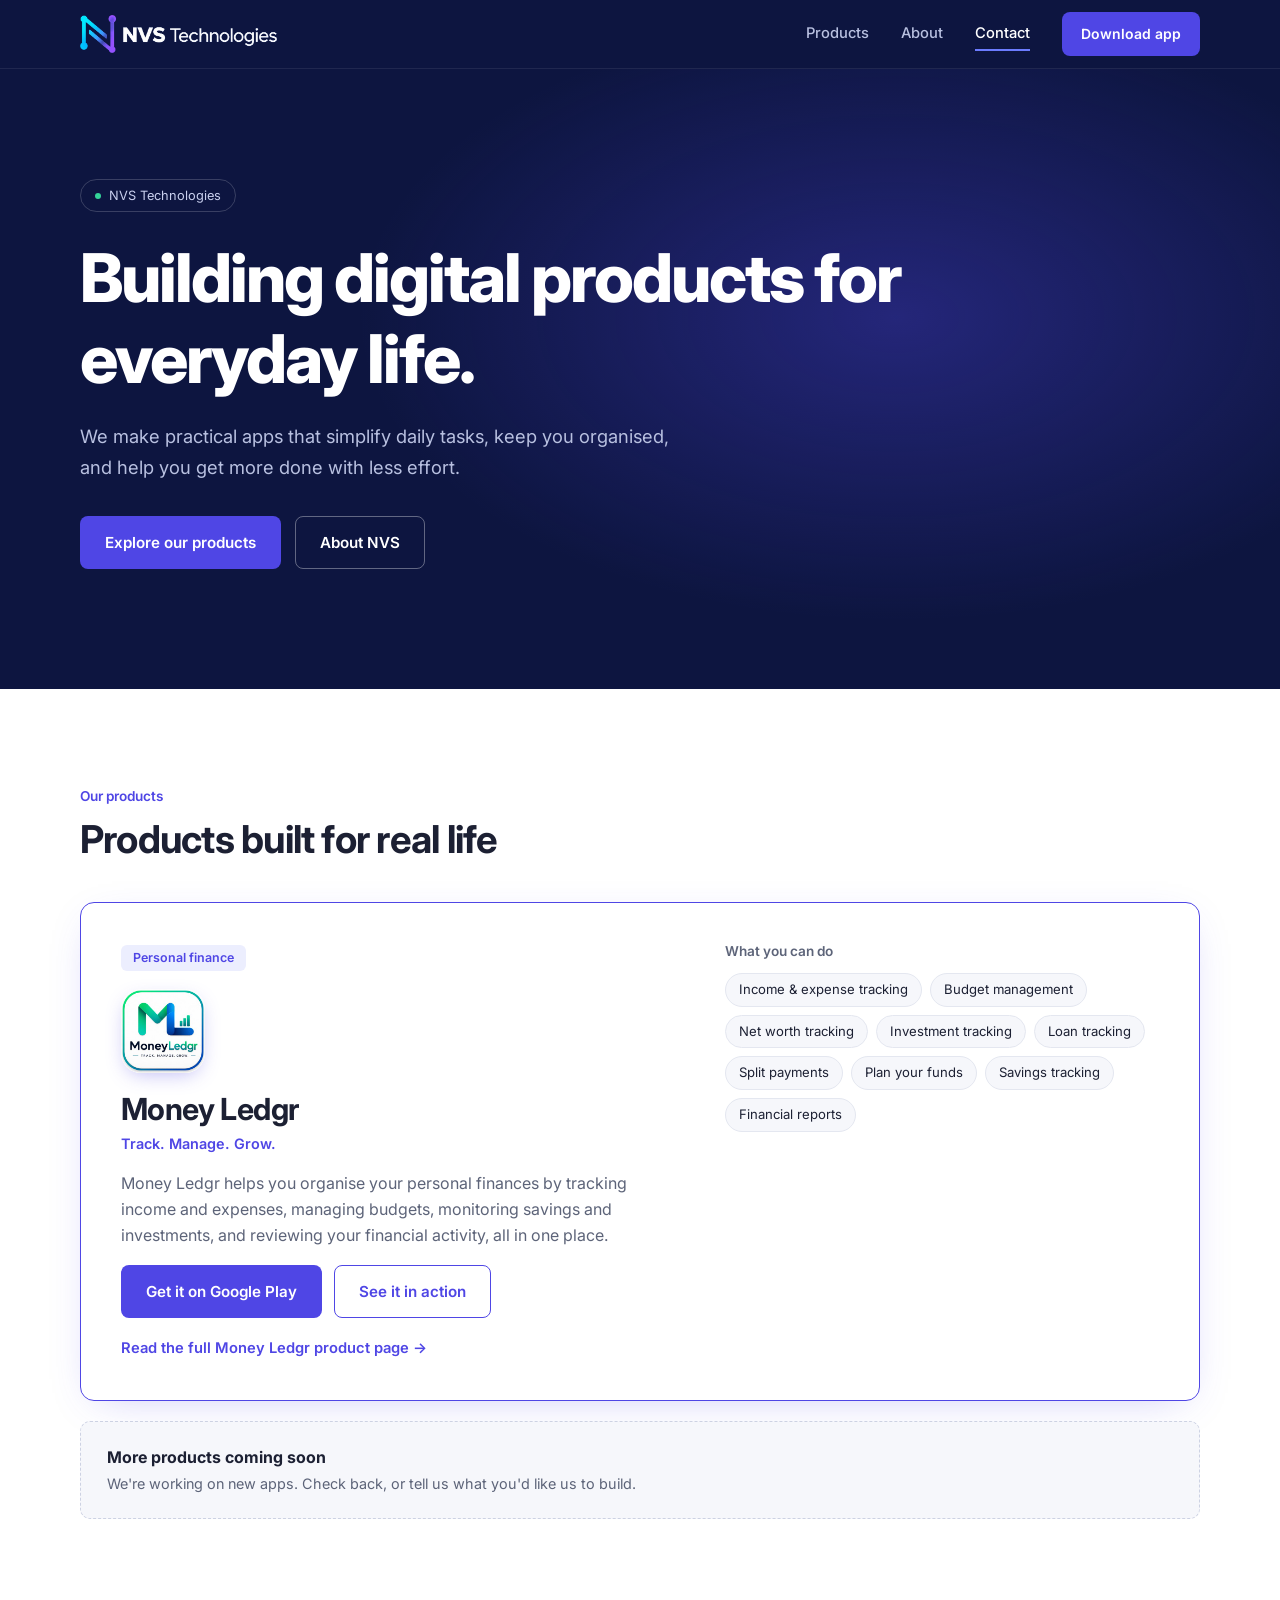
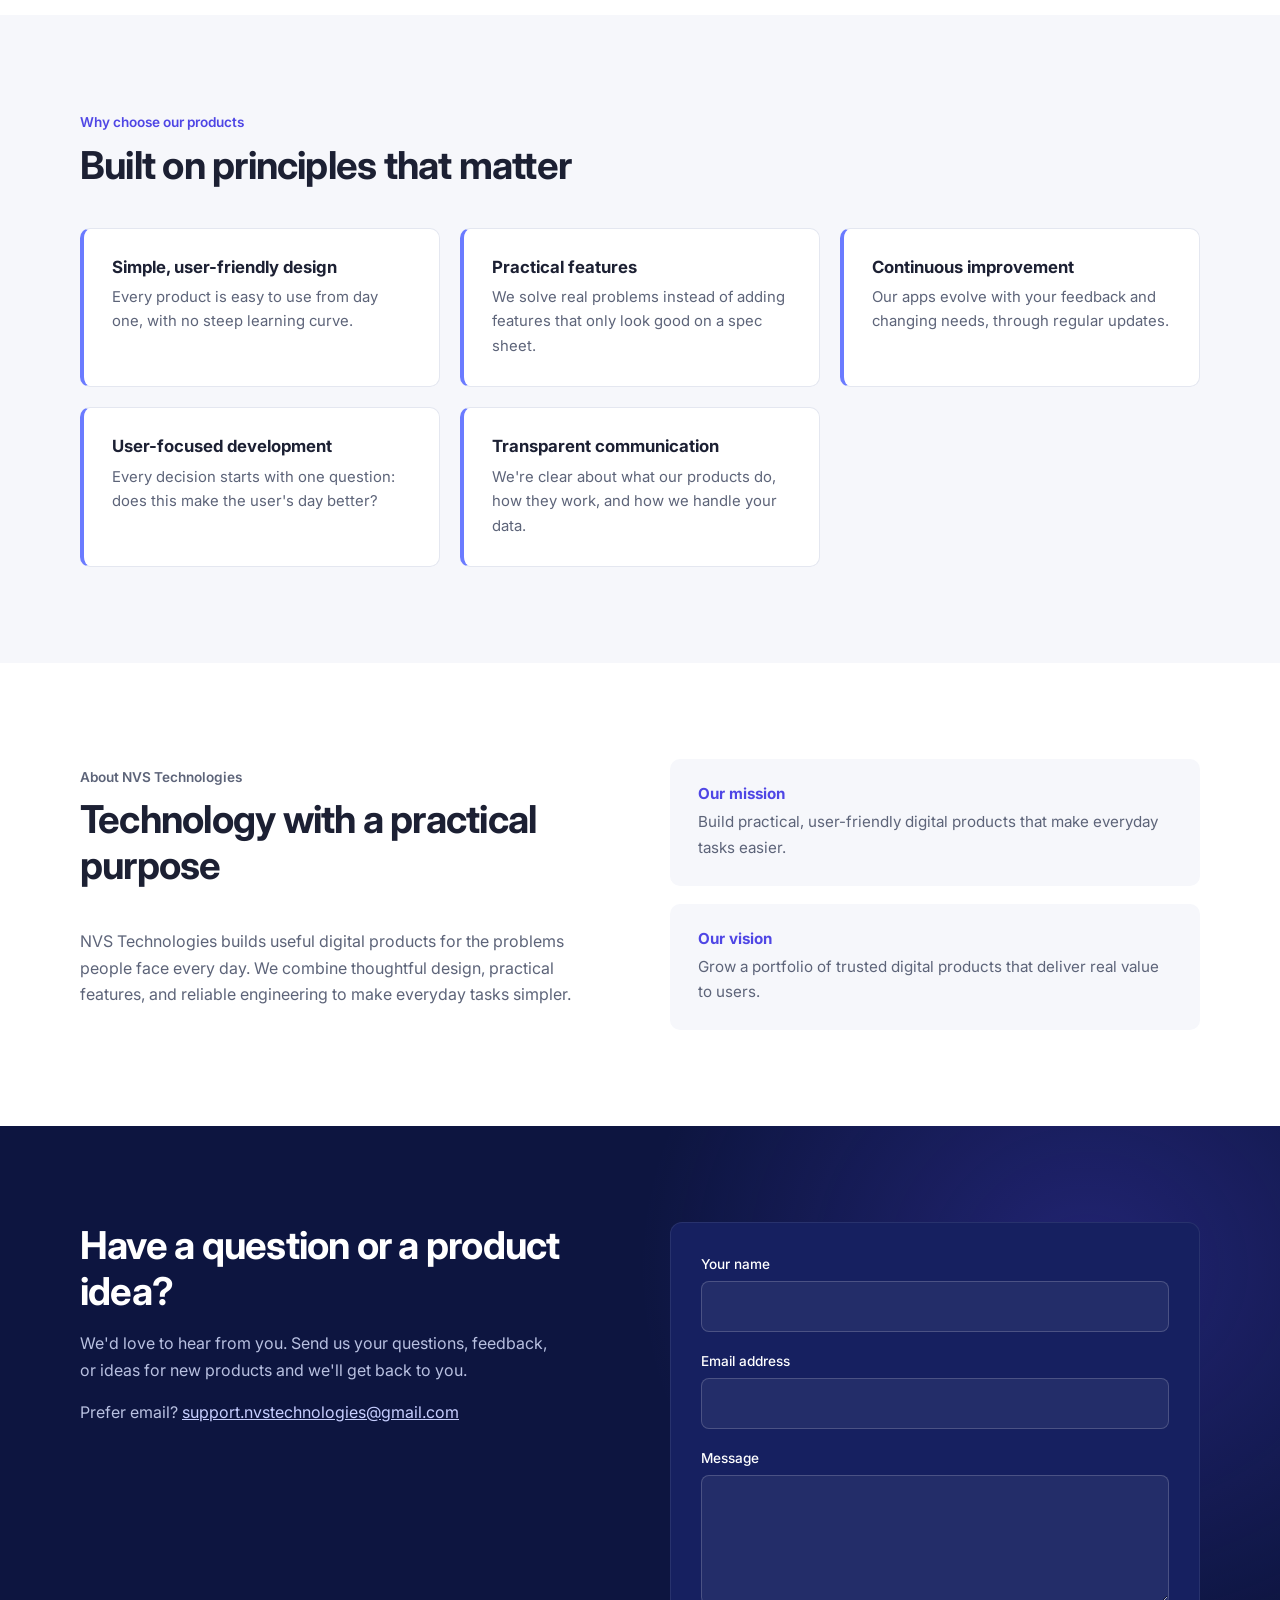
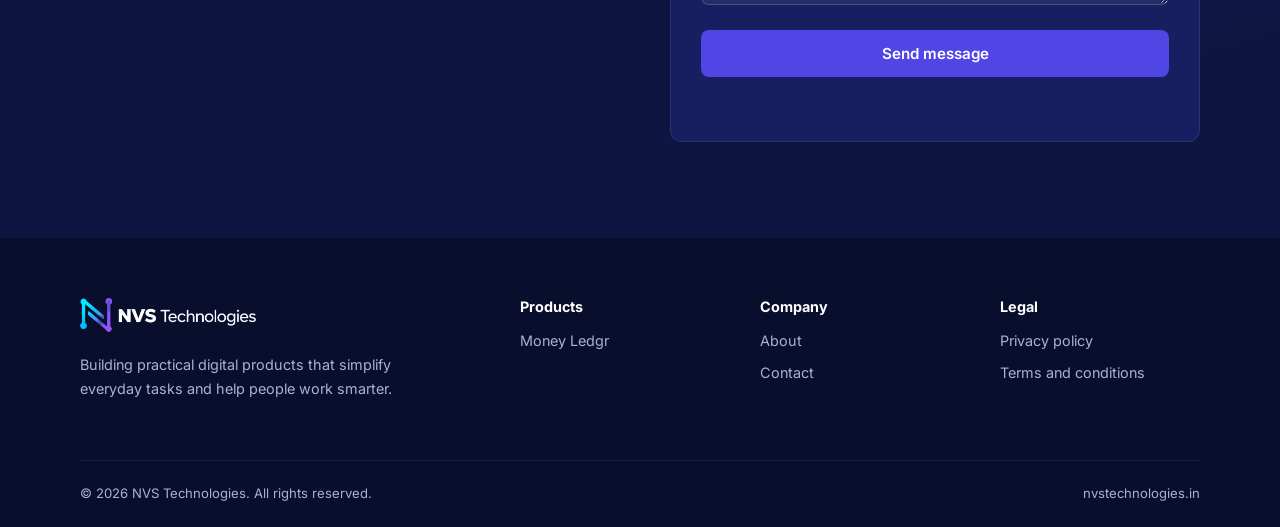
==== commit 21135e2d: "Final version" ====
--- a/index.html
+++ b/index.html
@@ -150,7 +150,7 @@
     <div>
       <h2>Have a question or a product idea?</h2>
       <p>We'd love to hear from you. Send us your questions, feedback, or ideas for new products and we'll get back to you.</p>
-      <p class="contact-mail">Prefer email? <a href="mailto:hello@nvstechnologies.in">hello@nvstechnologies.in</a></p>
+      <p class="contact-mail">Prefer email? <a href="mailto:support.nvstechnologies@gmail.com">support.nvstechnologies@gmail.com</a></p>
     </div>
 
     <form class="contact-form" id="contact-form" novalidate>
@@ -189,7 +189,7 @@
     </div>
     <div>
       <h4>Legal</h4>
-      <a href="#">Privacy policy</a>
+      <a href="#privacy" data-open-policy>Privacy policy</a>
       <a href="#">Terms and conditions</a>
     </div>
   </div>
@@ -250,5 +250,6 @@
 <button class="to-top" id="to-top" aria-label="Back to top" hidden>&uarr;</button>
 
 <script src="js/main.js"></script>
+<script src="js/policy.js"></script>
 </body>
 </html>
--- a/css/style.css
+++ b/css/style.css
@@ -370,3 +370,39 @@
 .more-link { margin: 18px 0 0 !important; font-size: 0.92rem; font-weight: 600; }
 .more-link a { text-decoration: none; }
 .more-link a:hover { text-decoration: underline; }
+
+/* ---------- Privacy policy popup ---------- */
+.policy-dialog {
+  width: min(820px, 94vw); max-height: 88vh; padding: 0; border: 0; border-radius: 14px;
+  background: var(--white); color: var(--text); overflow: hidden;
+  box-shadow: 0 24px 60px rgba(8, 13, 40, 0.45);
+}
+.policy-dialog[open] { display: flex; flex-direction: column; }
+.policy-dialog::backdrop { background: rgba(8, 13, 40, 0.75); backdrop-filter: blur(4px); }
+.pd-head {
+  display: flex; justify-content: space-between; align-items: flex-start; gap: 16px;
+  padding: 22px 28px 18px; background: var(--navy); color: var(--white);
+}
+.pd-head h2 { font-size: 1.35rem; margin-bottom: 4px; }
+.pd-head p { margin: 0; font-size: 0.875rem; color: #b8c0e0; }
+.pd-head p strong { color: var(--white); }
+.pd-close {
+  flex: none; width: 38px; height: 38px; border: 0; border-radius: 50%;
+  background: rgba(255,255,255,0.12); color: var(--white); font-size: 1.5rem; line-height: 1; cursor: pointer;
+}
+.pd-close:hover { background: rgba(255,255,255,0.25); }
+.pd-body { padding: 8px 28px 28px; overflow-y: auto; overscroll-behavior: contain; }
+.policy h2 { font-size: 1.1rem; font-weight: 700; color: var(--navy); margin: 26px 0 8px; }
+.policy p, .policy li { color: #3a4057; }
+.policy ul { list-style: disc; padding-left: 1.3rem; margin: 0 0 1rem; }
+.policy li { margin-bottom: 6px; }
+.policy > p:first-child { margin-top: 20px; }
+.policy-note {
+  background: #eef1ff; border-left: 4px solid var(--indigo);
+  padding: 14px 18px; border-radius: 6px; margin: 18px 0 4px; color: var(--navy);
+}
+.policy-copy { margin: 30px 0 0; padding-top: 18px; border-top: 1px solid var(--line); font-size: 0.9rem; color: var(--muted) !important; }
+@media (max-width: 640px) {
+  .pd-head { padding: 18px 18px 14px; }
+  .pd-body { padding: 4px 18px 22px; }
+}
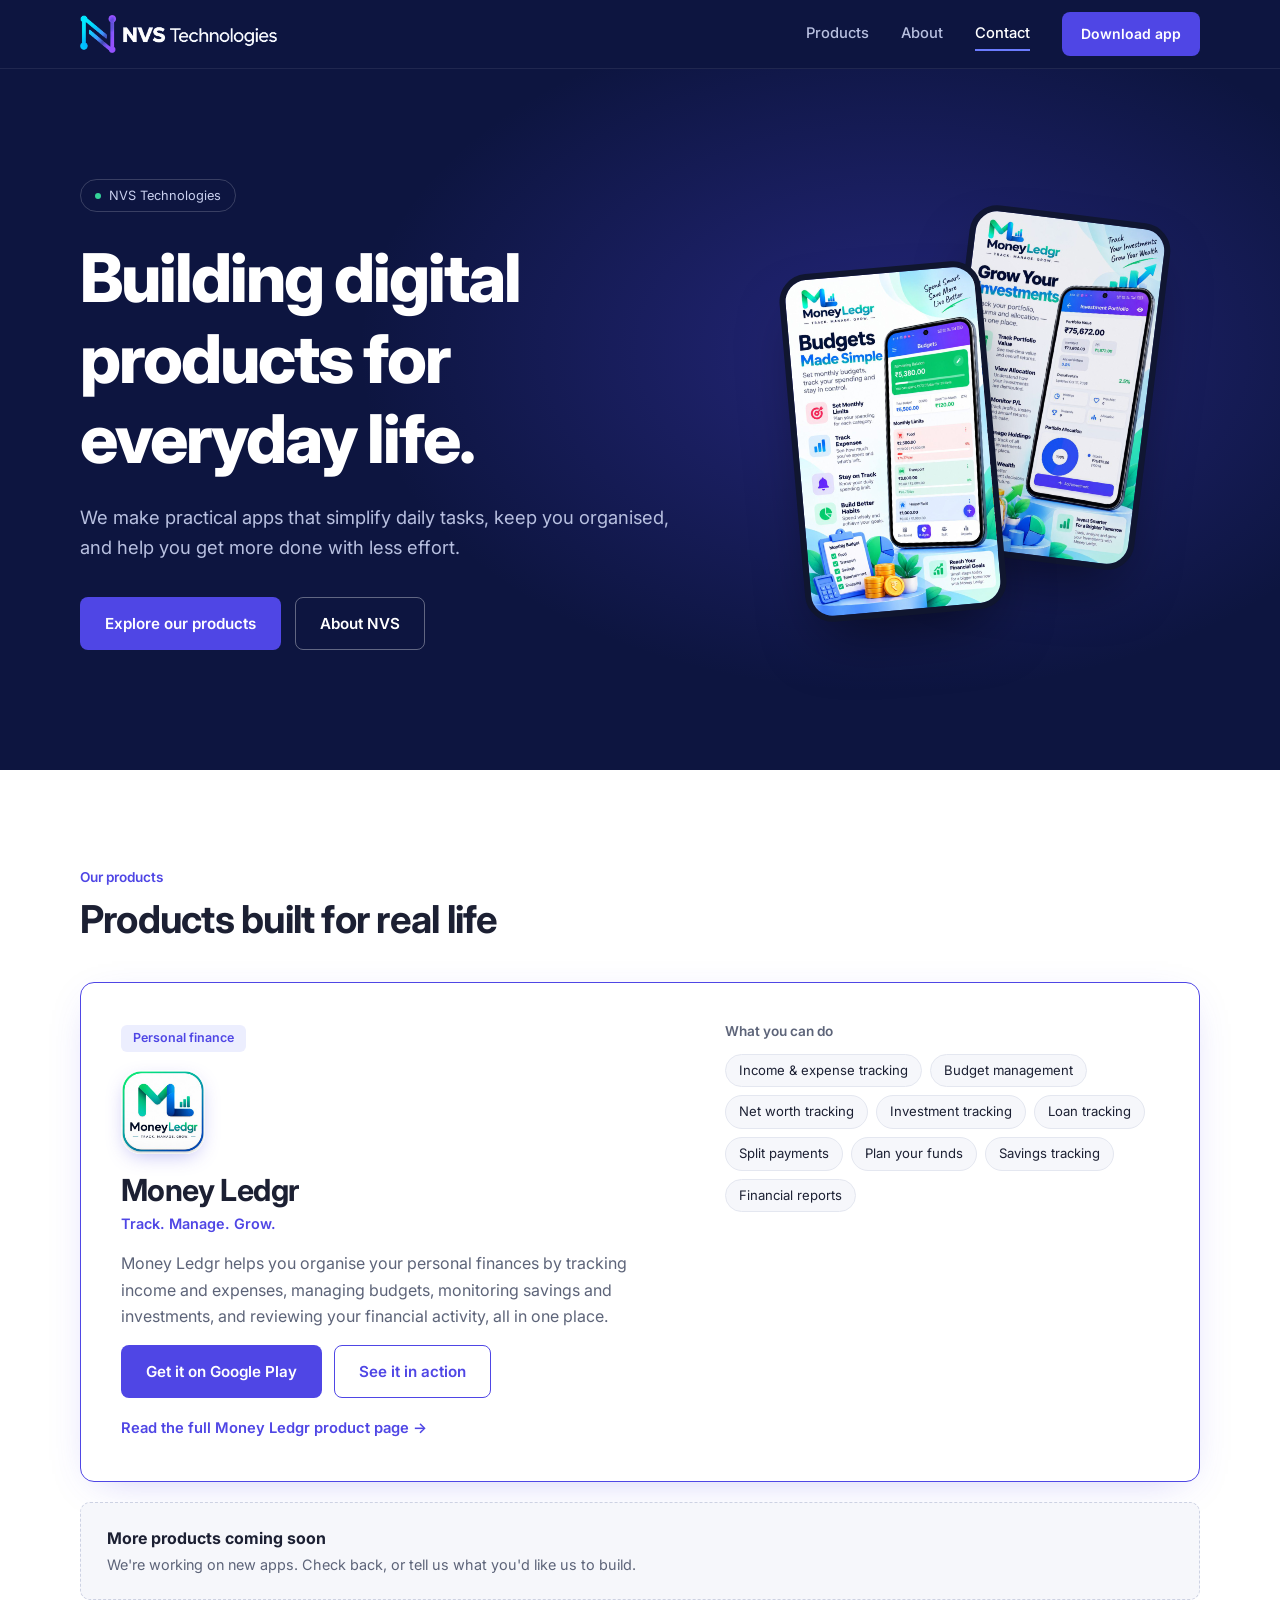
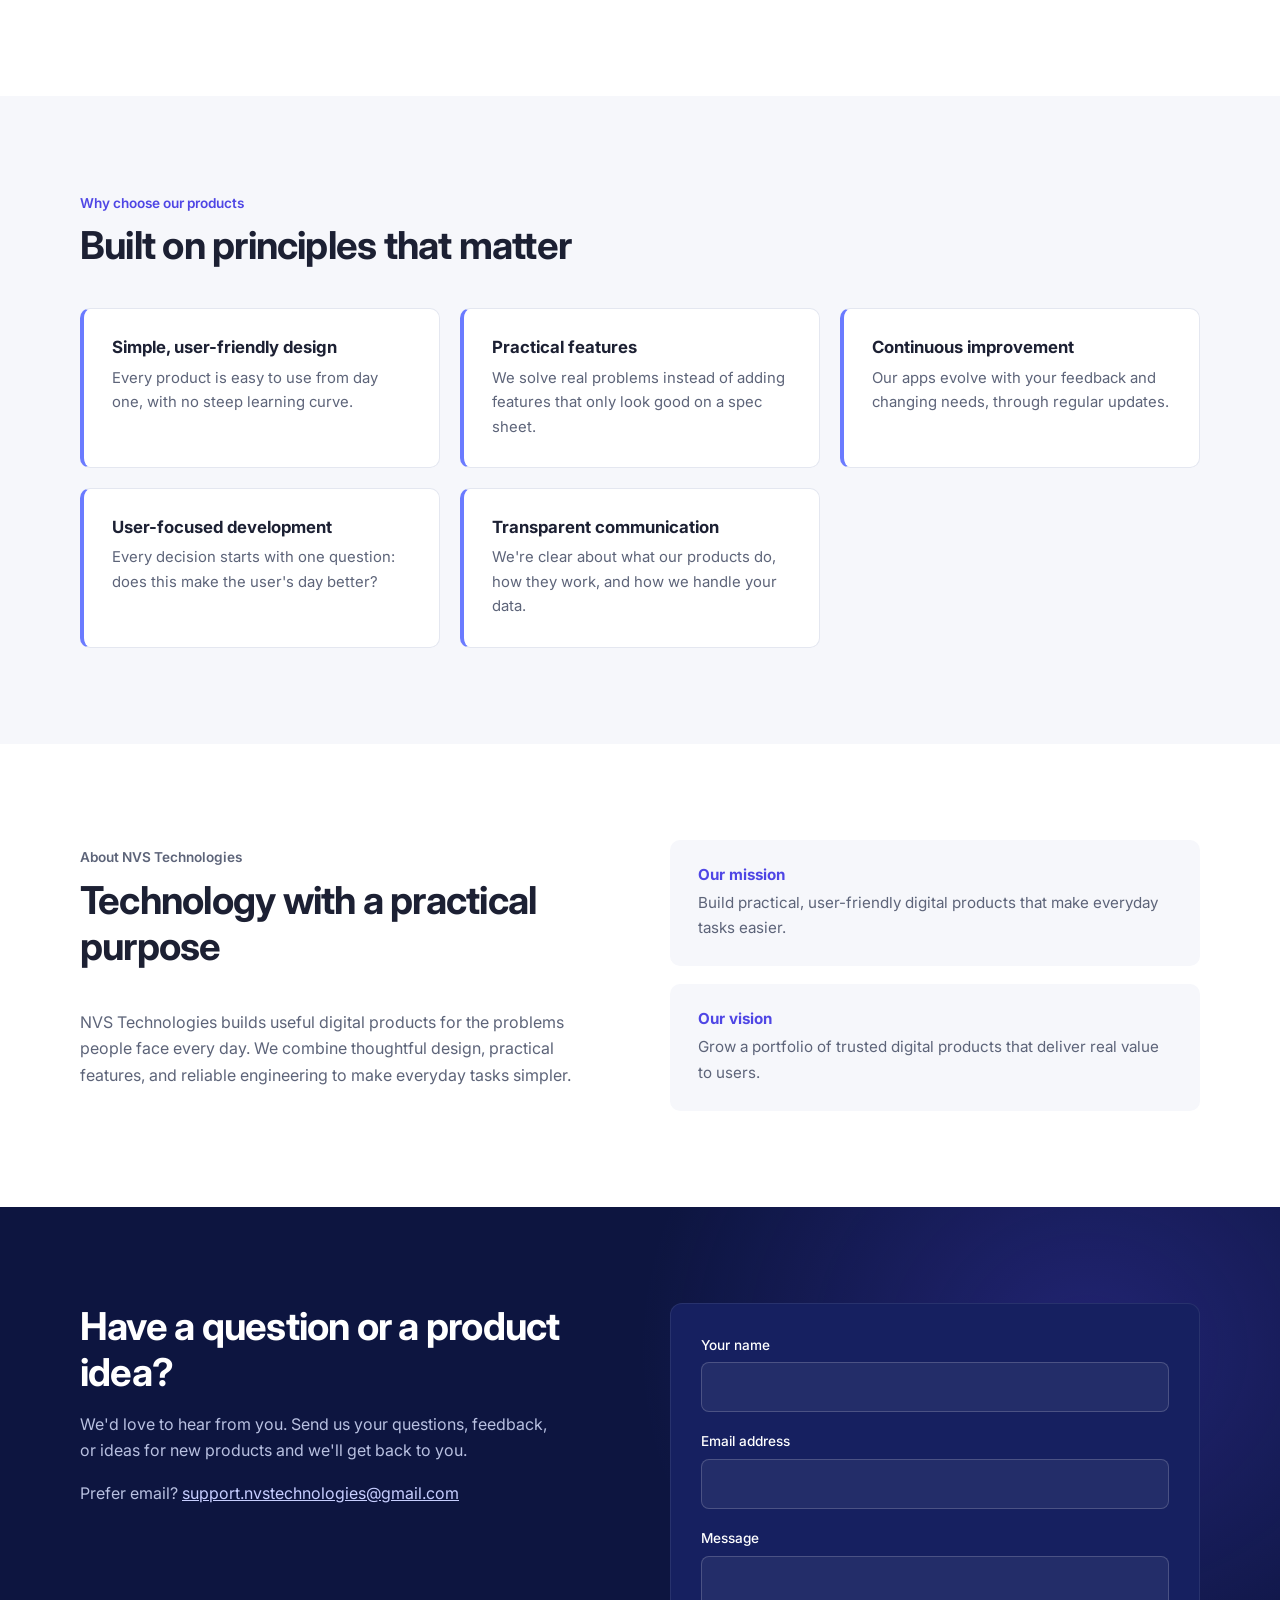
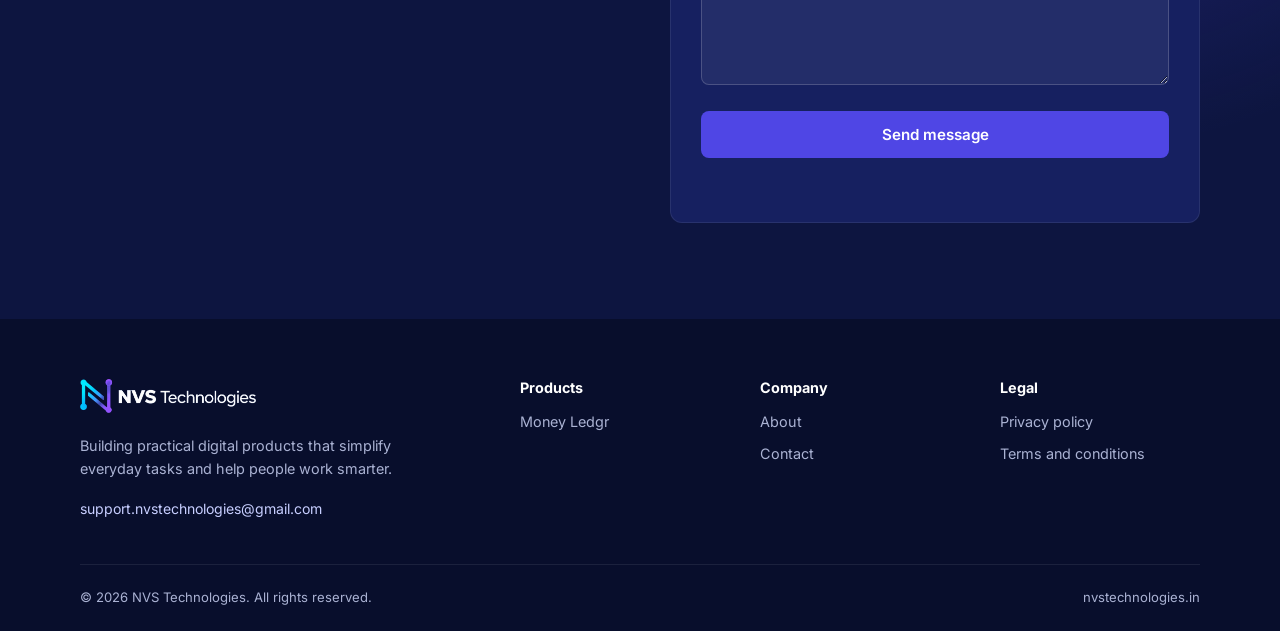
==== commit d07295b7: "Final version" ====
--- a/index.html
+++ b/index.html
@@ -5,6 +5,10 @@
   <meta name="viewport" content="width=device-width, initial-scale=1">
   <title>NVS Technologies | Building Digital Products for Everyday Life</title>
   <meta name="description" content="NVS Technologies creates practical digital products that simplify everyday tasks. Home of Money Ledgr, a personal finance app.">
+  <meta name="theme-color" content="#0d1540">
+  <meta property="og:title" content="NVS Technologies">
+  <meta property="og:description" content="Practical digital products for everyday life. Home of Money Ledgr.">
+  <meta property="og:image" content="images/money-ledgr-icon.jpg">
   <link rel="icon" href="images/favicon.png" type="image/png">
   <link rel="preconnect" href="https://fonts.googleapis.com">
   <link rel="preconnect" href="https://fonts.gstatic.com" crossorigin>
@@ -37,13 +41,19 @@
 
 <!-- ============ Hero ============ -->
 <section class="hero">
-  <div class="container">
-    <p class="pill"><span class="dot"></span> NVS Technologies</p>
-    <h1>Building digital products for everyday life.</h1>
-    <p class="hero-text">We make practical apps that simplify daily tasks, keep you organised, and help you get more done with less effort.</p>
-    <div class="hero-actions">
-      <a href="#products" class="btn btn-primary">Explore our products</a>
-      <a href="#about" class="btn btn-outline">About NVS</a>
+  <div class="container hero-grid">
+    <div class="hero-copy">
+      <p class="pill"><span class="dot"></span> NVS Technologies</p>
+      <h1>Building digital products for everyday life.</h1>
+      <p class="hero-text">We make practical apps that simplify daily tasks, keep you organised, and help you get more done with less effort.</p>
+      <div class="hero-actions">
+        <a href="#products" class="btn btn-primary">Explore our products</a>
+        <a href="#about" class="btn btn-outline">About NVS</a>
+      </div>
+    </div>
+    <div class="hero-visual" aria-hidden="true">
+      <img class="hv-back" src="images/screens/investments.jpg" alt="" width="720" height="1280">
+      <img class="hv-front" src="images/screens/budgets.jpg" alt="" width="720" height="1280">
     </div>
   </div>
 </section>
@@ -163,6 +173,9 @@
       <label for="message">Message</label>
       <textarea id="message" name="message" rows="4" required></textarea>
 
+      <!-- spam trap: real visitors never see or fill this -->
+      <input type="text" name="website" class="hp" tabindex="-1" autocomplete="off" aria-hidden="true">
+
       <button type="submit" class="btn btn-primary">Send message</button>
       <p class="form-status" id="form-status" role="status" aria-live="polite"></p>
     </form>
@@ -177,6 +190,7 @@
     <div>
       <a href="#top" class="logo"><img src="images/nvs-logo.png" alt="NVS Technologies" width="700" height="135"></a>
       <p class="footer-blurb">Building practical digital products that simplify everyday tasks and help people work smarter.</p>
+      <p class="footer-mail"><a href="mailto:support.nvstechnologies@gmail.com">support.nvstechnologies@gmail.com</a></p>
     </div>
     <div>
       <h4>Products</h4>
@@ -189,8 +203,8 @@
     </div>
     <div>
       <h4>Legal</h4>
-      <a href="#privacy" data-open-policy>Privacy policy</a>
-      <a href="#">Terms and conditions</a>
+      <a href="moneyledgr-privacy.html">Privacy policy</a>
+      <a href="moneyledgr-terms.html">Terms and conditions</a>
     </div>
   </div>
   <div class="container footer-bottom">
@@ -250,6 +264,5 @@
 <button class="to-top" id="to-top" aria-label="Back to top" hidden>&uarr;</button>
 
 <script src="js/main.js"></script>
-<script src="js/policy.js"></script>
 </body>
 </html>
--- a/css/style.css
+++ b/css/style.css
@@ -371,38 +371,25 @@
 .more-link a { text-decoration: none; }
 .more-link a:hover { text-decoration: underline; }
 
-/* ---------- Privacy policy popup ---------- */
-.policy-dialog {
-  width: min(820px, 94vw); max-height: 88vh; padding: 0; border: 0; border-radius: 14px;
-  background: var(--white); color: var(--text); overflow: hidden;
-  box-shadow: 0 24px 60px rgba(8, 13, 40, 0.45);
-}
-.policy-dialog[open] { display: flex; flex-direction: column; }
-.policy-dialog::backdrop { background: rgba(8, 13, 40, 0.75); backdrop-filter: blur(4px); }
-.pd-head {
-  display: flex; justify-content: space-between; align-items: flex-start; gap: 16px;
-  padding: 22px 28px 18px; background: var(--navy); color: var(--white);
-}
-.pd-head h2 { font-size: 1.35rem; margin-bottom: 4px; }
-.pd-head p { margin: 0; font-size: 0.875rem; color: #b8c0e0; }
-.pd-head p strong { color: var(--white); }
-.pd-close {
-  flex: none; width: 38px; height: 38px; border: 0; border-radius: 50%;
-  background: rgba(255,255,255,0.12); color: var(--white); font-size: 1.5rem; line-height: 1; cursor: pointer;
-}
-.pd-close:hover { background: rgba(255,255,255,0.25); }
-.pd-body { padding: 8px 28px 28px; overflow-y: auto; overscroll-behavior: contain; }
-.policy h2 { font-size: 1.1rem; font-weight: 700; color: var(--navy); margin: 26px 0 8px; }
-.policy p, .policy li { color: #3a4057; }
-.policy ul { list-style: disc; padding-left: 1.3rem; margin: 0 0 1rem; }
-.policy li { margin-bottom: 6px; }
-.policy > p:first-child { margin-top: 20px; }
-.policy-note {
-  background: #eef1ff; border-left: 4px solid var(--indigo);
-  padding: 14px 18px; border-radius: 6px; margin: 18px 0 4px; color: var(--navy);
-}
-.policy-copy { margin: 30px 0 0; padding-top: 18px; border-top: 1px solid var(--line); font-size: 0.9rem; color: var(--muted) !important; }
-@media (max-width: 640px) {
-  .pd-head { padding: 18px 18px 14px; }
-  .pd-body { padding: 4px 18px 22px; }
-}
+.contact-form .hp { position: absolute; left: -9999px; width: 1px; height: 1px; opacity: 0; }
+.contact-form button:disabled { opacity: 0.7; cursor: wait; }
+
+/* ---------- Hero with phone visual (home + product page) ---------- */
+.hero-grid { display: grid; grid-template-columns: 1.15fr 0.85fr; gap: 48px; align-items: center; }
+.hero-visual { position: relative; justify-self: center; width: min(360px, 100%); aspect-ratio: 1 / 1.12; }
+.hero-visual img {
+  position: absolute; width: 56%; height: auto;
+  border: 6px solid #10162f; border-radius: 28px; background: #10162f;
+  box-shadow: 0 30px 60px -20px rgba(0,0,0,0.55);
+}
+.hv-back { right: 0; top: 0; transform: rotate(7deg); opacity: 0.92; }
+.hv-front { left: 0; bottom: 0; transform: rotate(-5deg); }
+
+/* ---------- Footer extras ---------- */
+.footer-mail { margin: 14px 0 0; font-size: 0.88rem; }
+.footer-grid .footer-mail a { display: inline; margin: 0; color: #c7ceff; }
+
+@media (max-width: 860px) {
+  .hero-grid { grid-template-columns: 1fr; gap: 40px; }
+  .hero-visual { width: min(280px, 80%); }
+}
